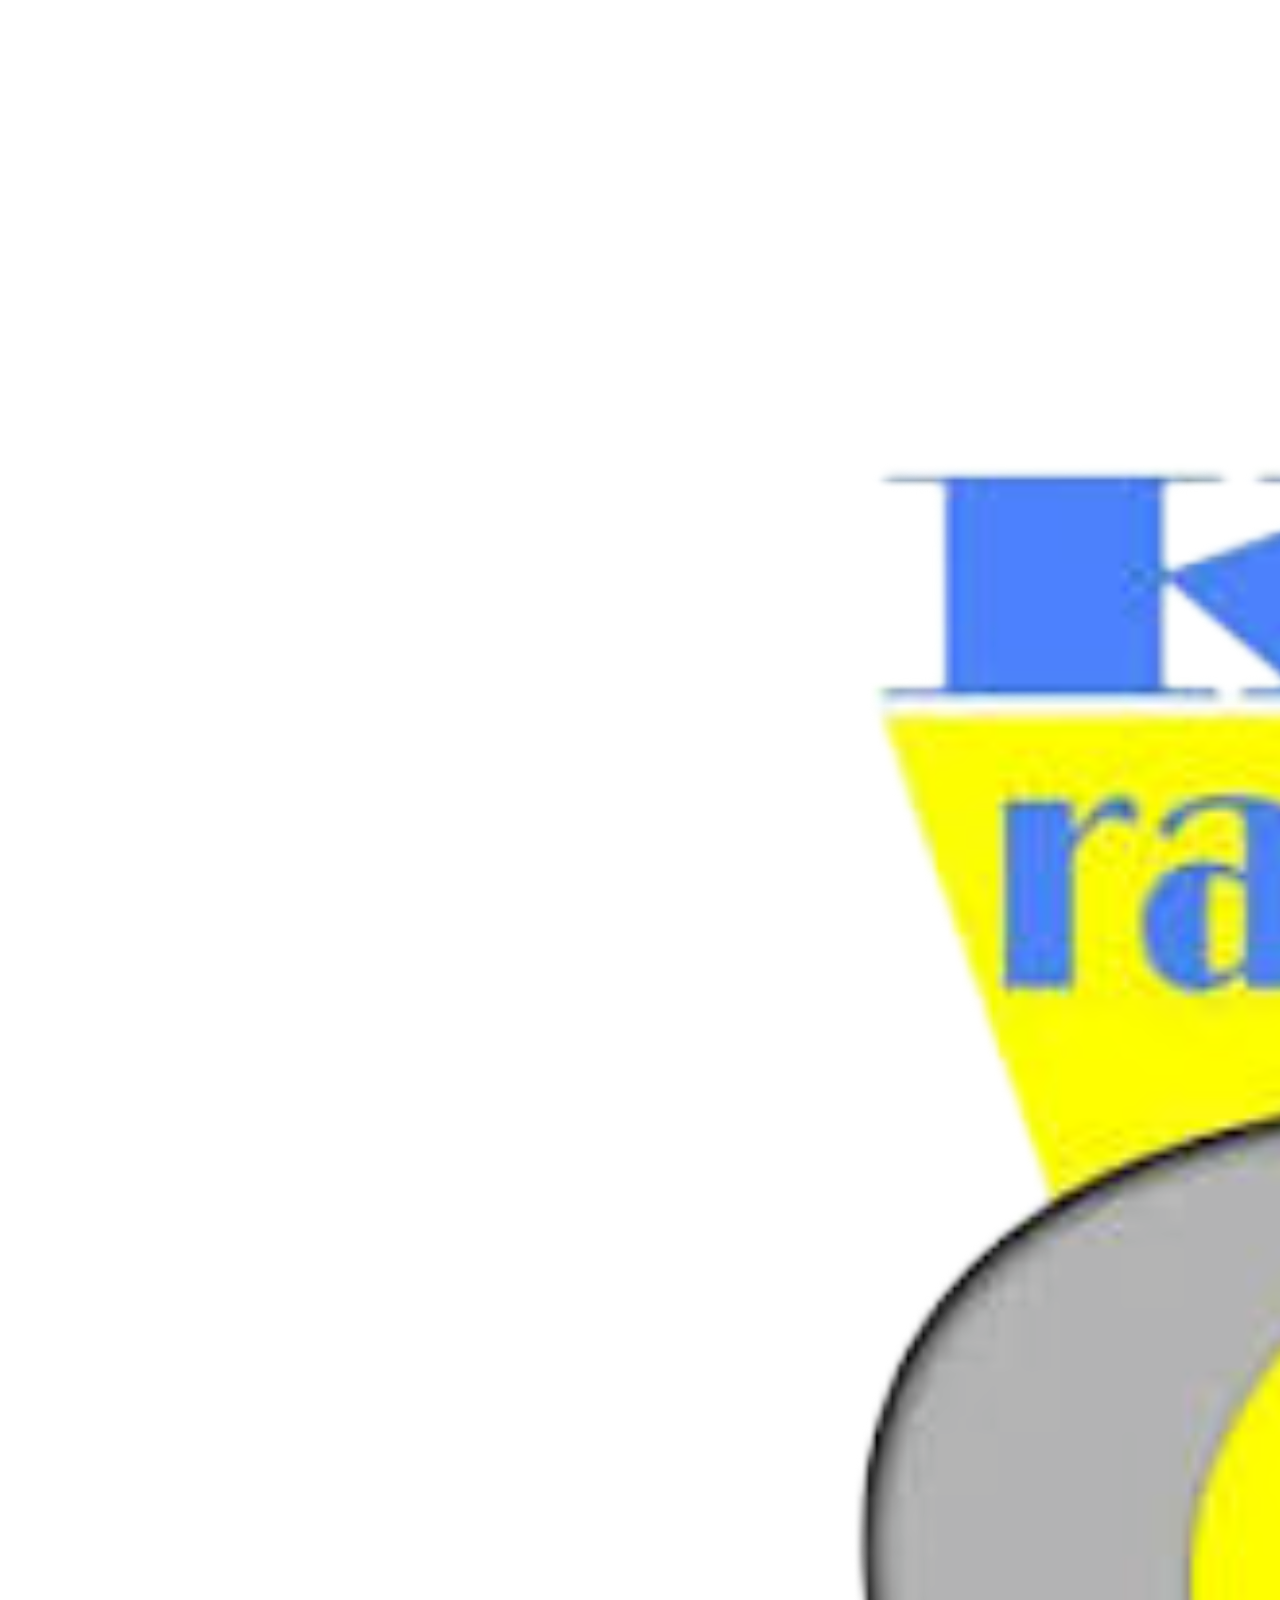
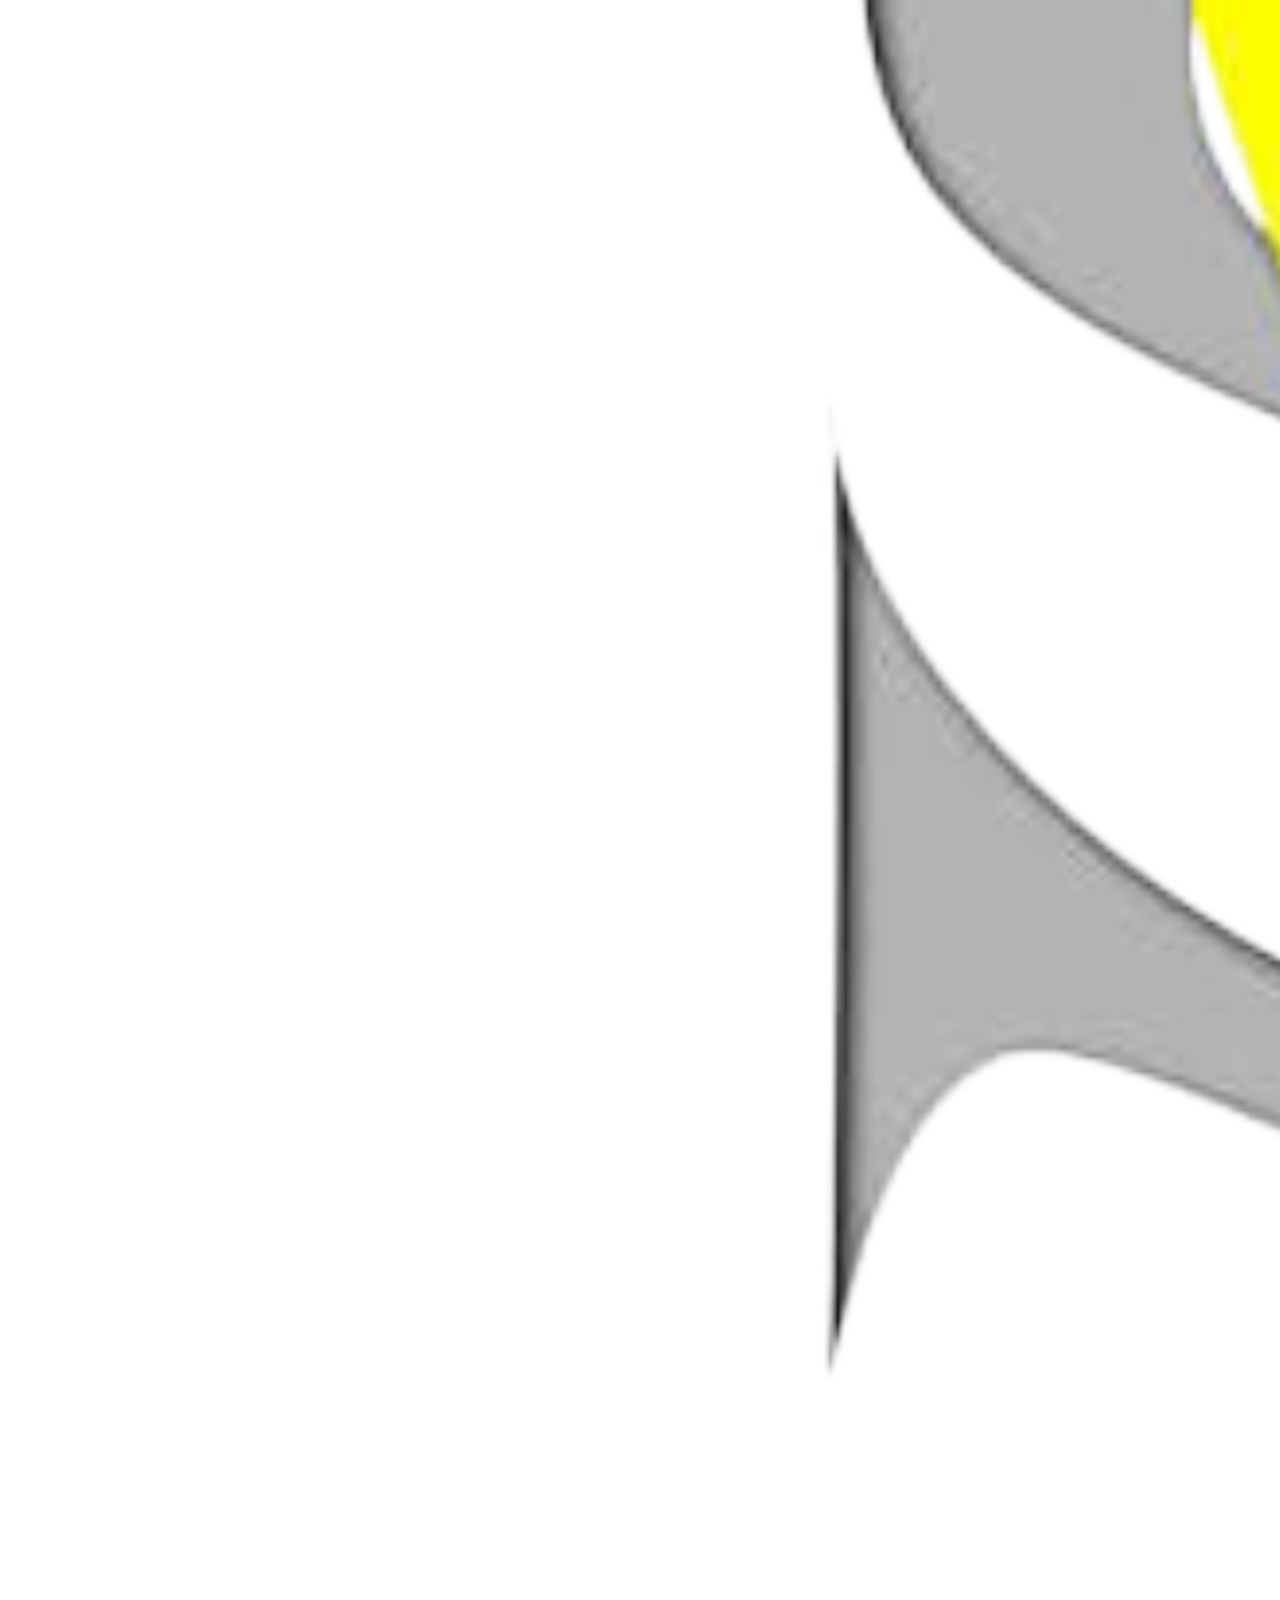
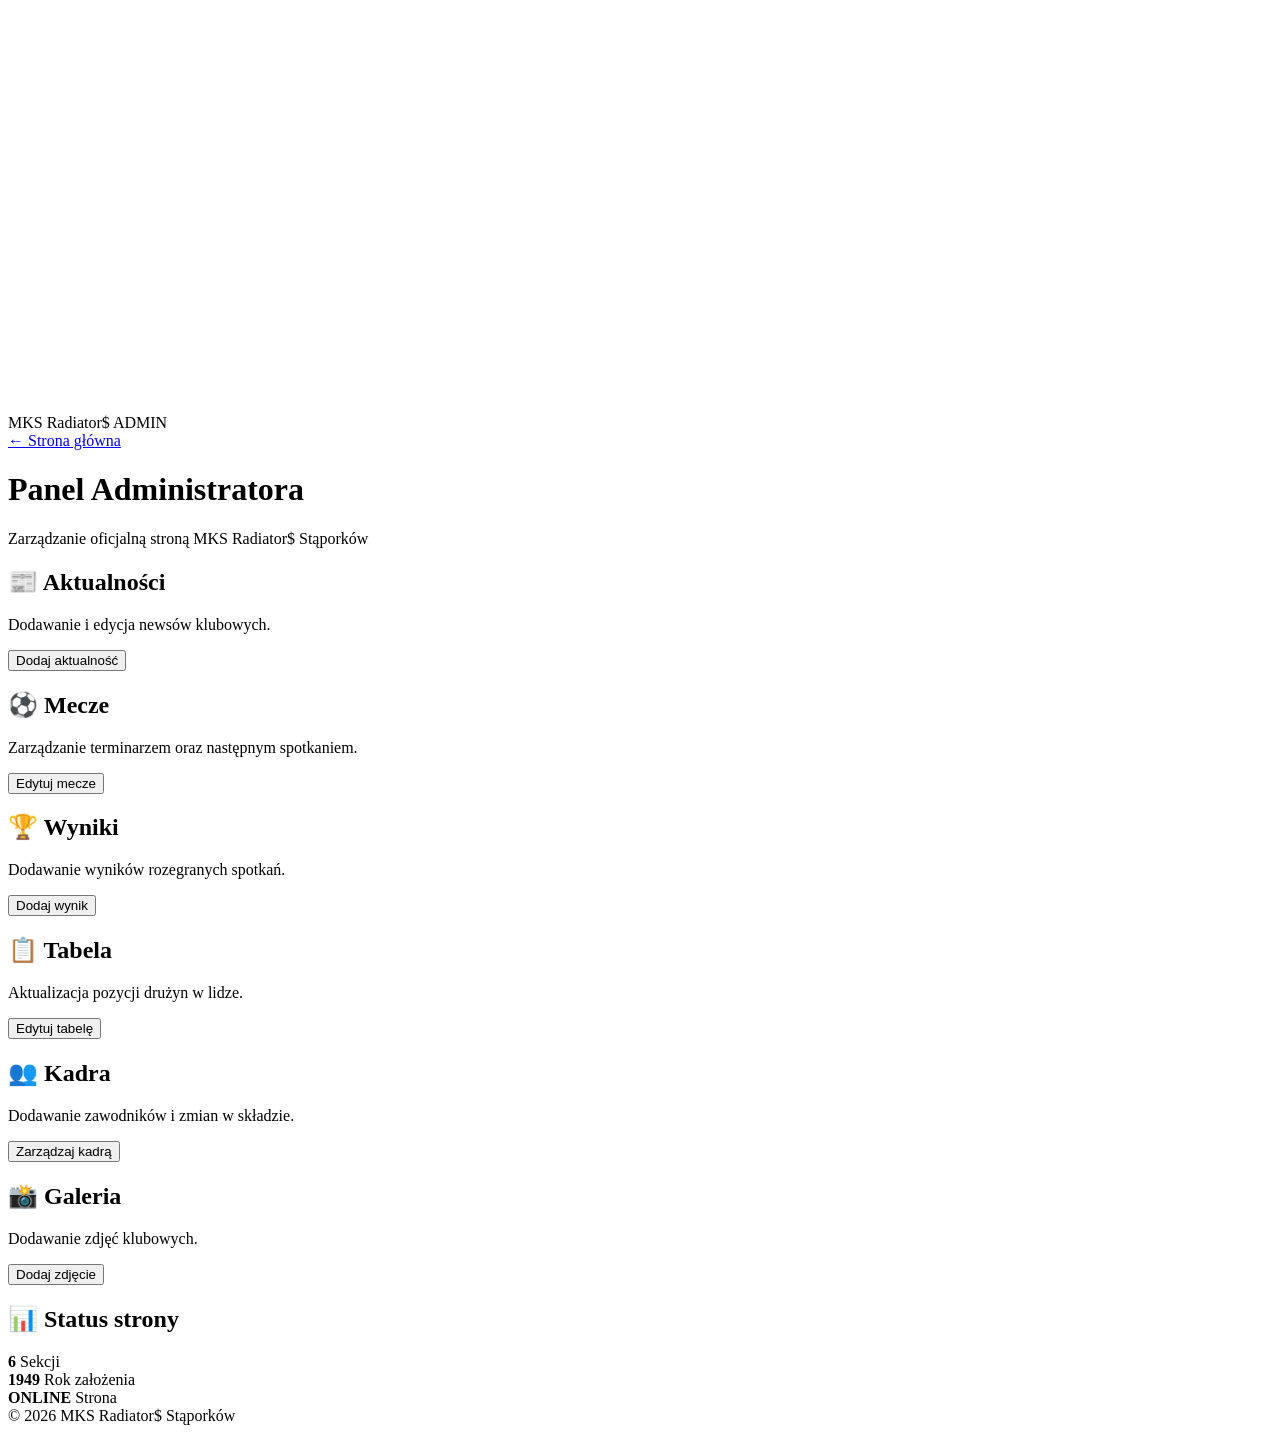
==== admin.html @ b21dfd5c "Create admin.html" ====
<!DOCTYPE html>
<html lang="pl">

<head>

<meta charset="UTF-8">
<meta name="viewport" content="width=device-width, initial-scale=1.0">

<title>MKS Radiator$ Admin</title>

<link rel="stylesheet" href="admin.css">

</head>


<body>


<header>

<div class="logo">

<img src="herb.png.PNG">

<span>MKS Radiator$ ADMIN</span>

</div>


<a href="index.html" class="back">
← Strona główna
</a>

</header>



<main>


<h1>Panel Administratora</h1>

<p class="subtitle">
Zarządzanie oficjalną stroną MKS Radiator$ Stąporków
</p>



<div class="dashboard">



<div class="admin-card">

<h2>📰 Aktualności</h2>

<p>
Dodawanie i edycja newsów klubowych.
</p>

<button>
Dodaj aktualność
</button>

</div>




<div class="admin-card">

<h2>⚽ Mecze</h2>

<p>
Zarządzanie terminarzem oraz następnym spotkaniem.
</p>

<button>
Edytuj mecze
</button>

</div>




<div class="admin-card">

<h2>🏆 Wyniki</h2>

<p>
Dodawanie wyników rozegranych spotkań.
</p>

<button>
Dodaj wynik
</button>

</div>




<div class="admin-card">

<h2>📋 Tabela</h2>

<p>
Aktualizacja pozycji drużyn w lidze.
</p>

<button>
Edytuj tabelę
</button>

</div>




<div class="admin-card">

<h2>👥 Kadra</h2>

<p>
Dodawanie zawodników i zmian w składzie.
</p>

<button>
Zarządzaj kadrą
</button>

</div>




<div class="admin-card">

<h2>📸 Galeria</h2>

<p>
Dodawanie zdjęć klubowych.
</p>

<button>
Dodaj zdjęcie
</button>

</div>




</div>



<section class="status">


<h2>📊 Status strony</h2>


<div class="stats">


<div>
<strong>6</strong>
<span>Sekcji</span>
</div>


<div>
<strong>1949</strong>
<span>Rok założenia</span>
</div>


<div>
<strong>ONLINE</strong>
<span>Strona</span>
</div>


</div>


</section>



</main>




<footer>

© 2026 MKS Radiator$ Stąporków

</footer>



</body>

</html>
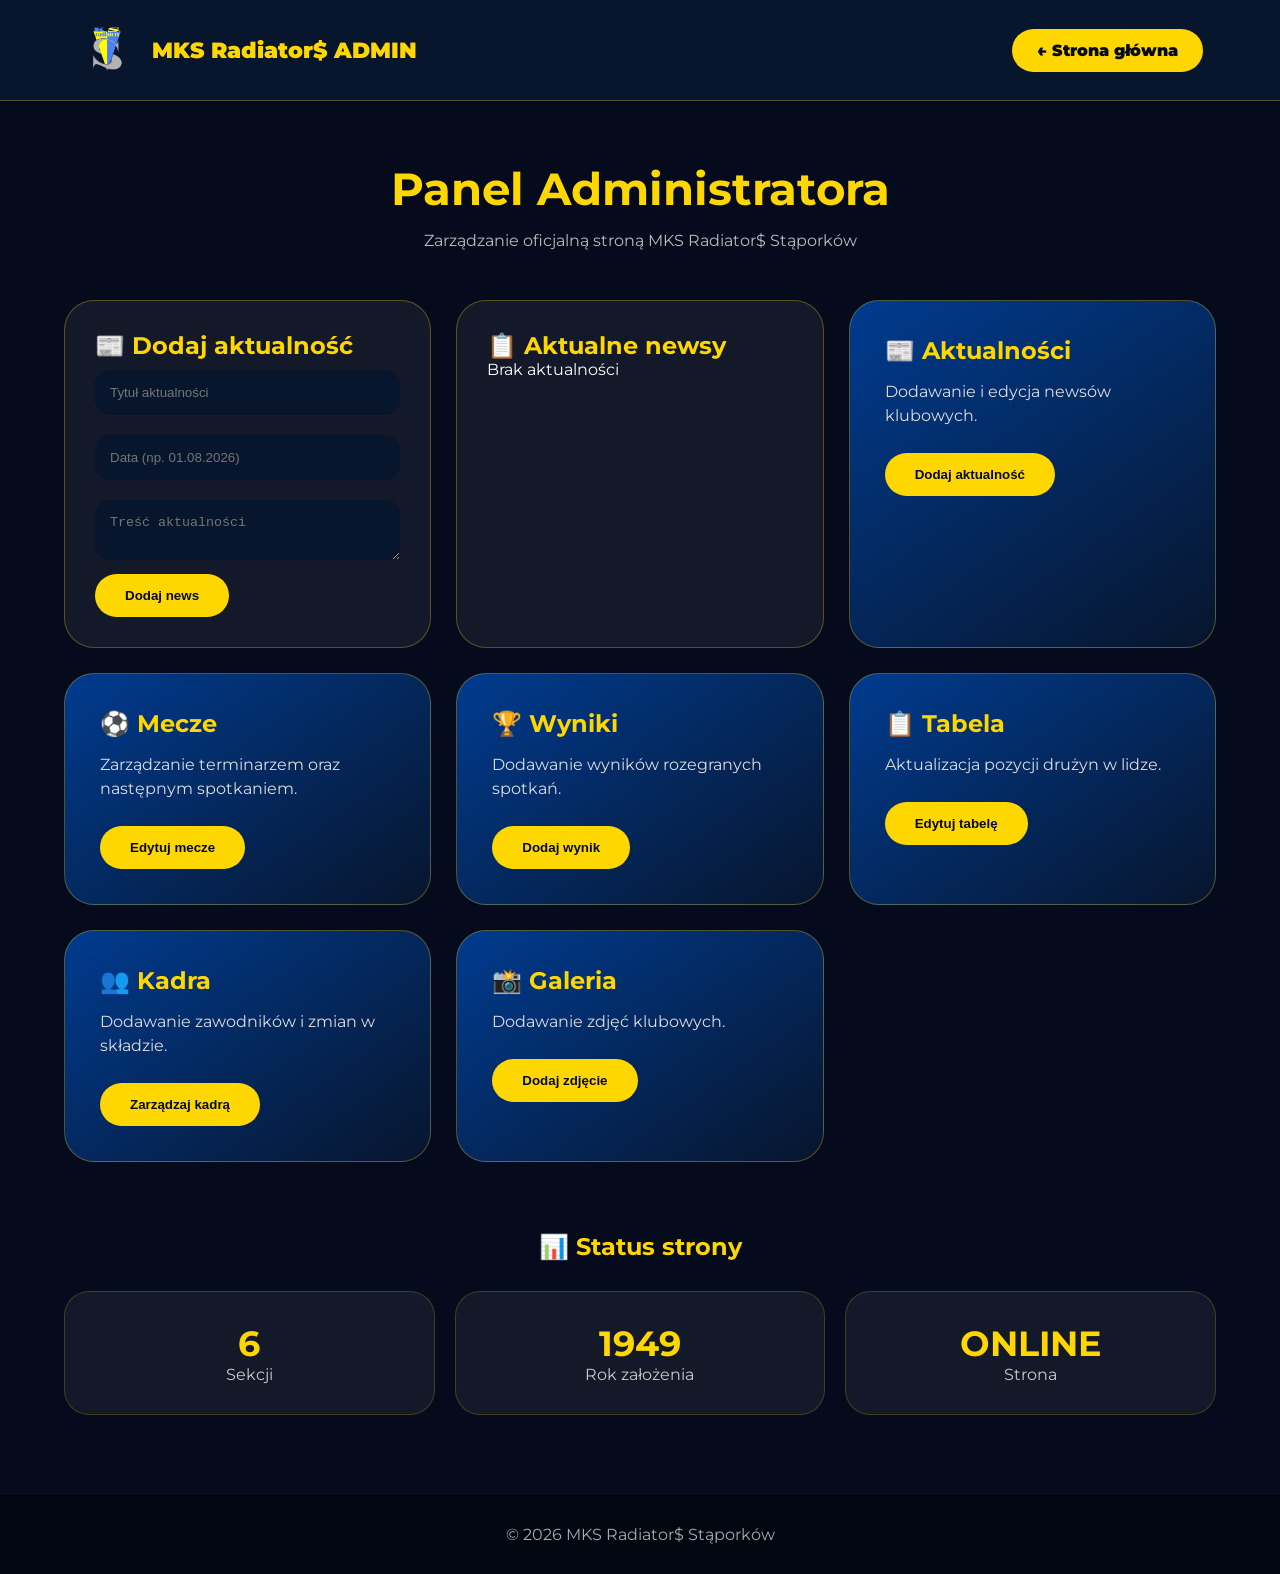
==== commit 1159a89c: "Update admin.html" ====
--- a/admin.html
+++ b/admin.html
@@ -48,7 +48,40 @@
 
 <div class="dashboard">
 
-
+<div class="admin-box">
+
+<h2>📰 Dodaj aktualność</h2>
+
+<input id="newsTitle" placeholder="Tytuł aktualności">
+
+<input id="newsDate" placeholder="Data (np. 01.08.2026)">
+
+<textarea id="newsText" placeholder="Treść aktualności"></textarea>
+
+
+<button onclick="addNews()">
+Dodaj news
+</button>
+
+
+</div>
+
+
+
+<div class="admin-box">
+
+<h2>📋 Aktualne newsy</h2>
+
+<div id="newsList">
+
+Brak aktualności
+
+</div>
+
+</div>
+
+
+  
 
 <div class="admin-card">
 
--- a/admin.css
+++ b/admin.css
@@ -0,0 +1,451 @@
+@import url('https://fonts.googleapis.com/css2?family=Montserrat:wght@400;700;900&display=swap');
+
+
+*{
+margin:0;
+padding:0;
+box-sizing:border-box;
+}
+
+
+body{
+
+font-family:Montserrat,Arial;
+
+background:#050b1c;
+
+color:white;
+
+min-height:100vh;
+
+}
+
+
+
+header{
+
+display:flex;
+
+justify-content:space-between;
+
+align-items:center;
+
+padding:20px 6%;
+
+background:#07152d;
+
+border-bottom:1px solid rgba(255,215,0,.3);
+
+}
+
+
+
+.logo{
+
+display:flex;
+
+align-items:center;
+
+gap:15px;
+
+}
+
+
+
+.logo img{
+
+width:60px;
+
+height:60px;
+
+object-fit:contain;
+
+}
+
+
+
+.logo span{
+
+font-size:22px;
+
+font-weight:900;
+
+color:#FFD700;
+
+}
+
+
+
+.back{
+
+text-decoration:none;
+
+color:#050b1c;
+
+background:#FFD700;
+
+padding:12px 25px;
+
+border-radius:30px;
+
+font-weight:900;
+
+}
+
+
+
+main{
+
+width:90%;
+
+max-width:1200px;
+
+margin:60px auto;
+
+}
+
+
+
+h1{
+
+text-align:center;
+
+font-size:45px;
+
+color:#FFD700;
+
+}
+
+
+
+.subtitle{
+
+text-align:center;
+
+color:#bbb;
+
+margin:15px 0 50px;
+
+}
+
+
+
+.dashboard{
+
+display:grid;
+
+grid-template-columns:repeat(3,1fr);
+
+gap:25px;
+
+}
+
+
+
+.admin-card{
+
+padding:35px;
+
+border-radius:30px;
+
+background:
+
+linear-gradient(
+145deg,
+#003B8F,
+#07152d
+);
+
+border:1px solid rgba(255,215,0,.3);
+
+transition:.3s;
+
+}
+
+
+
+.admin-card:hover{
+
+transform:translateY(-8px);
+
+border-color:#FFD700;
+
+box-shadow:0 20px 50px rgba(255,215,0,.15);
+
+}
+
+
+
+.admin-card h2{
+
+color:#FFD700;
+
+margin-bottom:15px;
+
+}
+
+
+
+.admin-card p{
+
+color:#ddd;
+
+line-height:1.5;
+
+margin-bottom:25px;
+
+}
+
+
+
+button{
+
+border:none;
+
+padding:12px 25px;
+
+border-radius:30px;
+
+background:#FFD700;
+
+color:#050b1c;
+
+font-weight:900;
+
+cursor:pointer;
+
+}
+
+
+
+.status{
+
+margin-top:70px;
+
+}
+
+
+
+.status h2{
+
+color:#FFD700;
+
+text-align:center;
+
+}
+
+
+
+.stats{
+
+margin-top:30px;
+
+display:grid;
+
+grid-template-columns:repeat(3,1fr);
+
+gap:20px;
+
+}
+
+
+
+.stats div{
+
+padding:30px;
+
+text-align:center;
+
+background:rgba(255,255,255,.06);
+
+border-radius:25px;
+
+border:1px solid rgba(255,215,0,.2);
+
+}
+
+
+
+.stats strong{
+
+display:block;
+
+font-size:35px;
+
+color:#FFD700;
+
+}
+
+
+
+.stats span{
+
+color:#ccc;
+
+}
+
+
+
+footer{
+
+margin-top:80px;
+
+padding:30px;
+
+text-align:center;
+
+background:#020611;
+
+color:#aaa;
+
+}
+
+
+
+@media(max-width:800px){
+
+.dashboard{
+
+grid-template-columns:1fr;
+
+}
+
+
+.stats{
+
+grid-template-columns:1fr;
+
+}
+
+
+header{
+
+flex-direction:column;
+
+gap:20px;
+
+}
+
+
+h1{
+
+font-size:32px;
+
+}
+
+}
+body{
+    margin:0;
+    font-family:'Montserrat',Arial,sans-serif;
+    background:#050b1c;
+    color:white;
+}
+
+
+.admin-header{
+    background:
+    linear-gradient(135deg,#003B8F,#050b1c);
+    padding:30px;
+    text-align:center;
+    border-bottom:2px solid #FFD700;
+}
+
+
+.admin-header h1{
+    color:#FFD700;
+    margin:0;
+}
+
+
+.admin-container{
+
+    width:min(1200px,92%);
+    margin:40px auto;
+
+    display:grid;
+    grid-template-columns:repeat(2,1fr);
+    gap:30px;
+
+}
+
+
+.admin-box{
+
+    background:
+    rgba(255,255,255,.06);
+
+    border:1px solid rgba(255,215,0,.3);
+
+    border-radius:30px;
+
+    padding:30px;
+
+}
+
+
+
+.admin-box h2{
+
+    color:#FFD700;
+
+}
+
+
+
+input, textarea, select{
+
+    width:100%;
+
+    padding:15px;
+
+    margin:10px 0;
+
+    border-radius:15px;
+
+    border:none;
+
+    background:#07152d;
+
+    color:white;
+
+}
+
+
+
+button{
+
+    background:#FFD700;
+
+    color:#050b1c;
+
+    padding:14px 30px;
+
+    border:none;
+
+    border-radius:30px;
+
+    font-weight:900;
+
+    cursor:pointer;
+
+}
+
+
+
+button:hover{
+
+    transform:translateY(-3px);
+
+}
+
+
+
+@media(max-width:700px){
+
+.admin-container{
+
+grid-template-columns:1fr;
+
+}
+
+}
